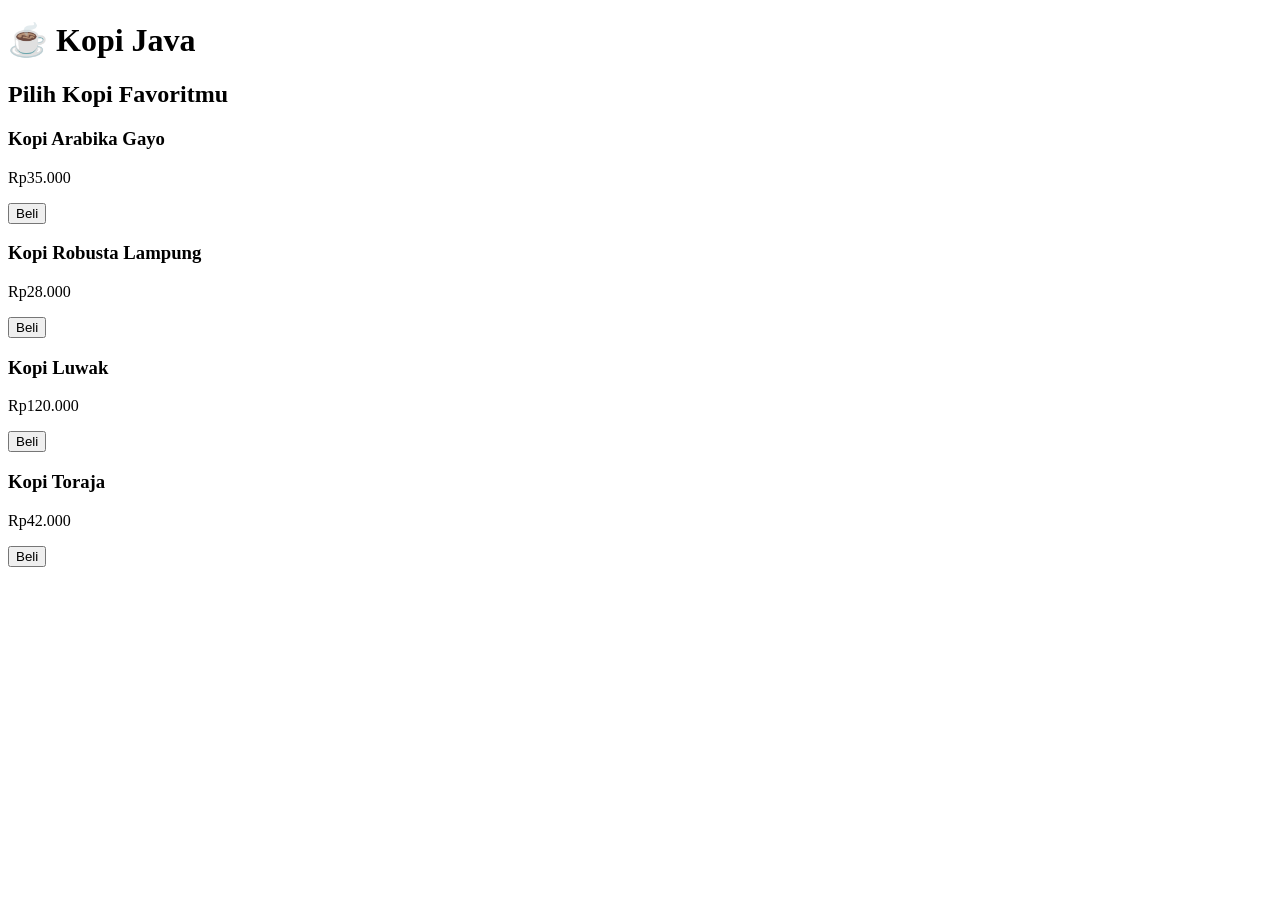
==== index.html @ a21fe3c1 "isi halaman utama" ====
<!DOCTYPE html>
<html lang="id">
<head>
    <meta charset="UTF-8">
    <meta name="viewport" content="width=device-width, initial-scale=1.0">
    <title>Kopi Java</title>
</head>
<body>

    <h1>☕ Kopi Java</h1>
    <h2>Pilih Kopi Favoritmu</h2>

    <div>
        <h3>Kopi Arabika Gayo</h3>
        <p>Rp35.000</p>
        <button onclick="beli('Kopi Arabika Gayo', 35000)">
            Beli
        </button>
    </div>

    <div>
        <h3>Kopi Robusta Lampung</h3>
        <p>Rp28.000</p>
        <button onclick="beli('Kopi Robusta Lampung', 28000)">
            Beli
        </button>
    </div>

    <div>
        <h3>Kopi Luwak</h3>
        <p>Rp120.000</p>
        <button onclick="beli('Kopi Luwak', 120000)">
            Beli
        </button>
    </div>

    <div>
        <h3>Kopi Toraja</h3>
        <p>Rp42.000</p>
        <button onclick="beli('Kopi Toraja', 42000)">
            Beli
        </button>
    </div>

    <script>
        function beli(nama, harga) {
            localStorage.setItem("namaKopi", nama);
            localStorage.setItem("hargaKopi", harga);
            window.location.href = "checkout.html";
        }
    </script>

</body>
</html>
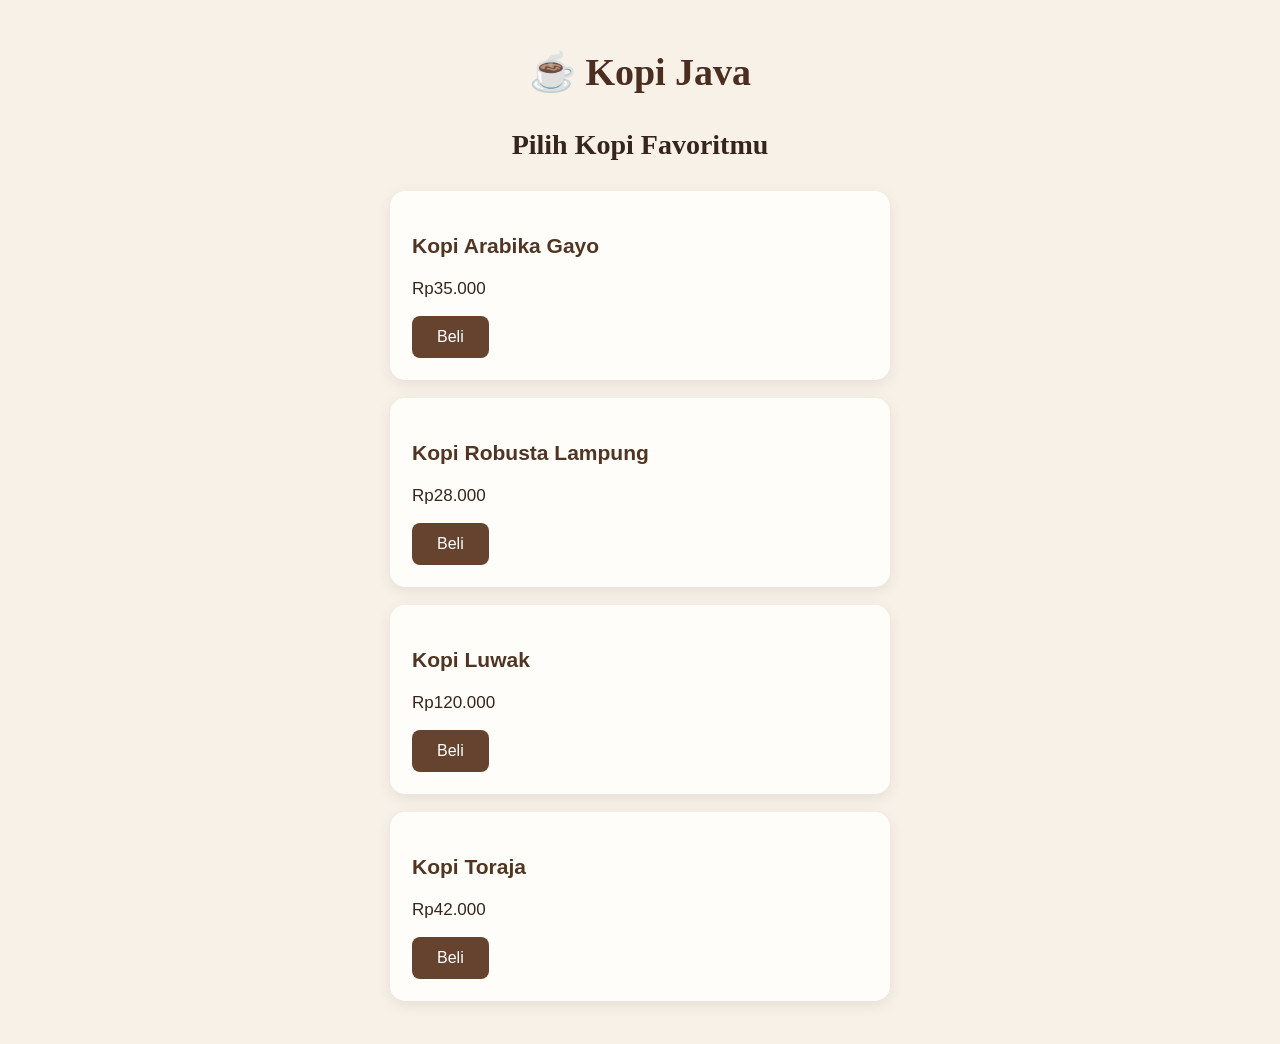
==== commit 6dc8a28c: "menambahkan desain index" ====
--- a/index.html
+++ b/index.html
@@ -4,7 +4,10 @@
 <head>
     <meta charset="UTF-8">
     <meta name="viewport" content="width=device-width, initial-scale=1.0">
+    
     <title>Kopi Java</title>
+
+    <link rel="stylesheet" href="style.css">
 </head>
 <body>
 
--- a/style.css
+++ b/style.css
@@ -0,0 +1,78 @@
+
+/* PENGATURAN DASAR */
+* {
+    box-sizing: border-box;
+}
+
+body {
+    margin: 0;
+    padding: 25px;
+    font-family: Arial, sans-serif;
+    background: #f7f1e8;
+    color: #35251d;
+}
+
+/* JUDUL */
+h1 {
+    text-align: center;
+    font-family: Georgia, serif;
+    font-size: 38px;
+    color: #4b2e20;
+    margin-bottom: 35px;
+}
+
+h2 {
+    text-align: center;
+    font-family: Georgia, serif;
+    font-size: 28px;
+    margin-bottom: 30px;
+}
+
+/* KARTU PRODUK */
+body > div {
+    background: #fffdf9;
+    padding: 22px;
+    margin: 18px auto;
+    max-width: 500px;
+    border-radius: 15px;
+    box-shadow: 0 4px 15px rgba(0,0,0,0.08);
+}
+
+h3 {
+    font-size: 21px;
+    color: #513522;
+}
+
+p {
+    font-size: 17px;
+}
+
+/* TOMBOL */
+button {
+    background: #65432e;
+    color: white;
+    border: none;
+    padding: 12px 25px;
+    border-radius: 8px;
+    font-size: 16px;
+    cursor: pointer;
+}
+
+button:hover {
+    background: #3e291c;
+}
+
+/* TAMPILAN HP */
+@media (max-width: 600px) {
+    body {
+        padding: 15px;
+    }
+
+    h1 {
+        font-size: 32px;
+    }
+
+    h2 {
+        font-size: 24px;
+    }
+}
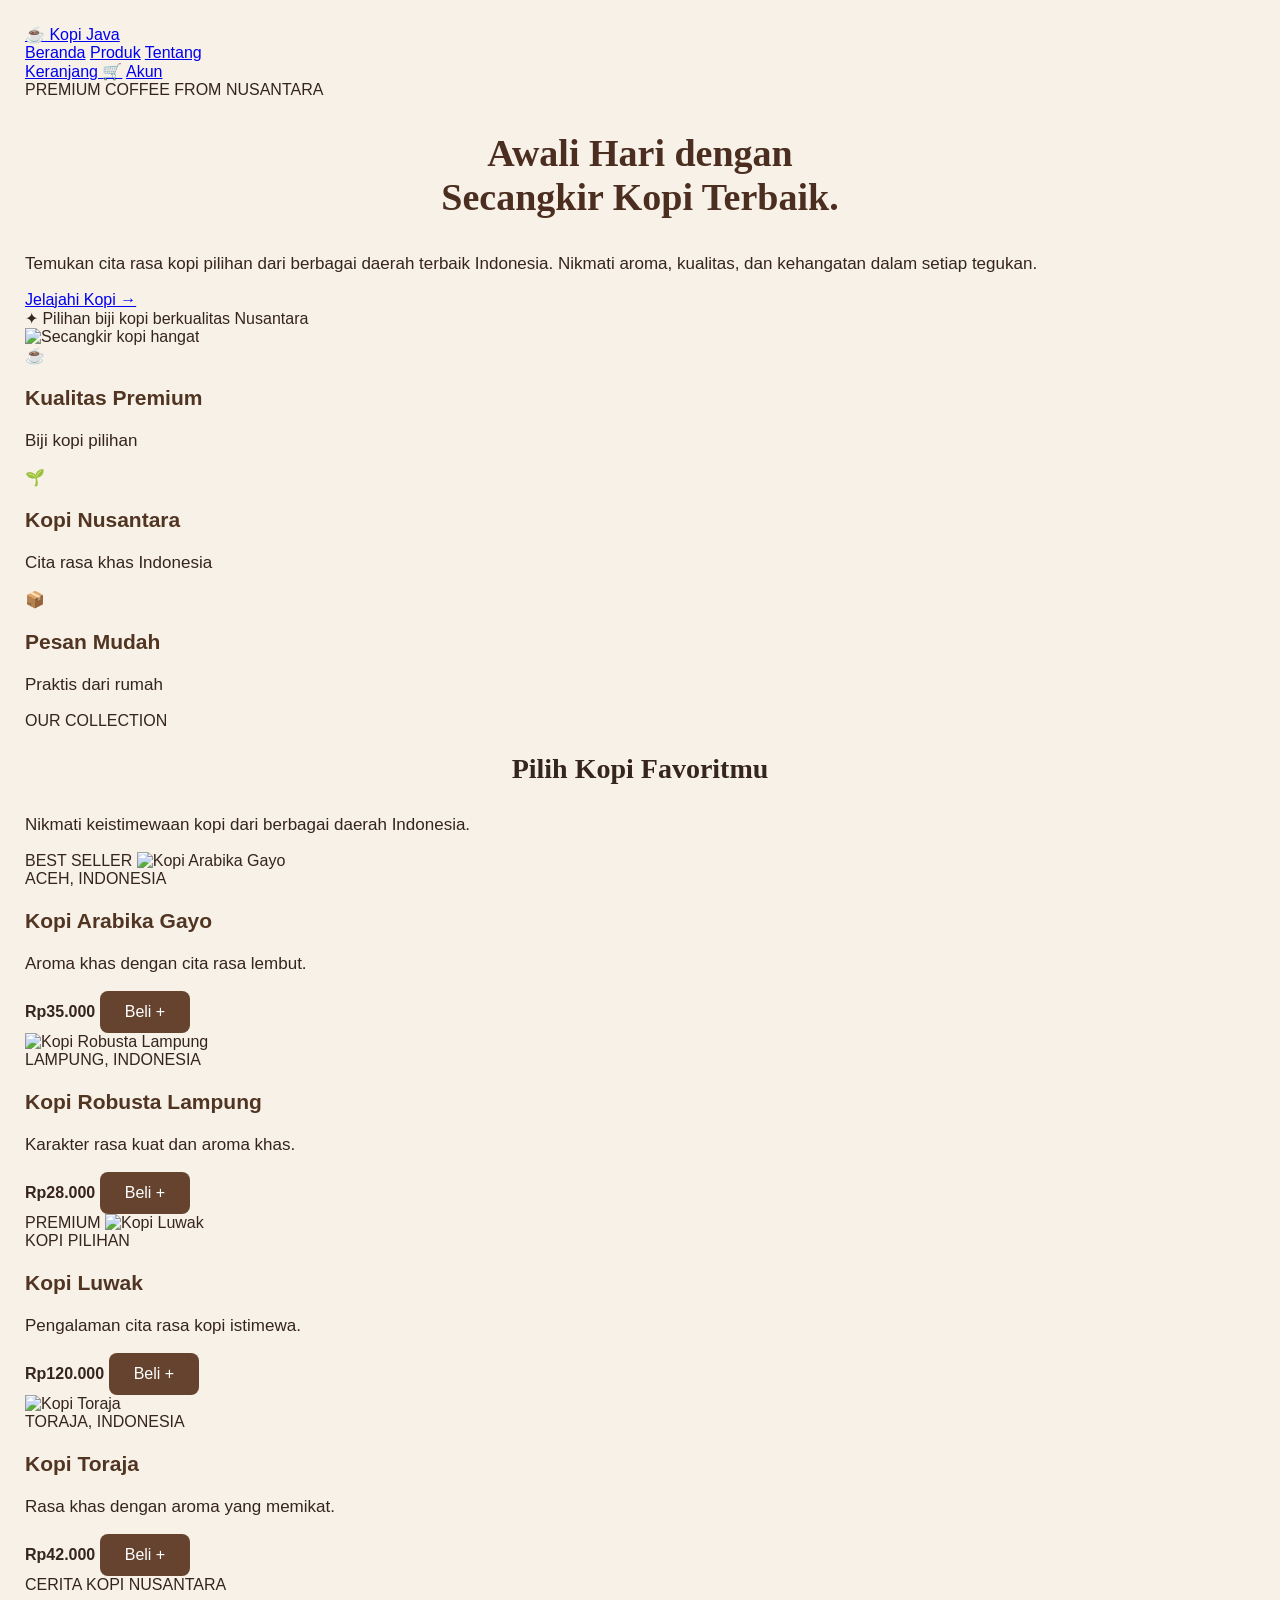
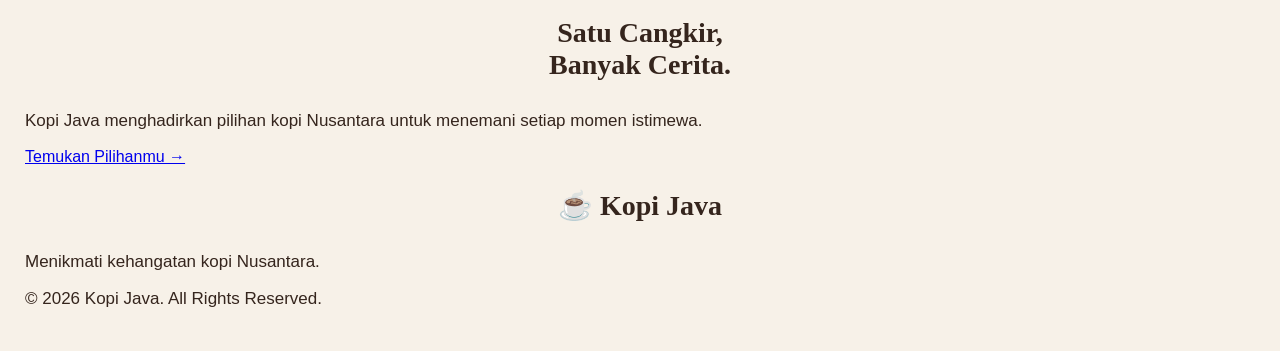
==== commit cc4fe50b: "redesign halaman utama kopi java" ====
--- a/index.html
+++ b/index.html
@@ -1,55 +1,234 @@
-
 <!DOCTYPE html>
 <html lang="id">
 <head>
     <meta charset="UTF-8">
     <meta name="viewport" content="width=device-width, initial-scale=1.0">
-    
-    <title>Kopi Java</title>
+    <title>Kopi Java | Premium Coffee</title>
+    <meta name="description" content="Nikmati pilihan kopi premium Nusantara di Kopi Java.">
 
     <link rel="stylesheet" href="style.css">
 </head>
+
 <body>
 
-    <h1>☕ Kopi Java</h1>
-    <h2>Pilih Kopi Favoritmu</h2>
-
-    <div>
-        <h3>Kopi Arabika Gayo</h3>
-        <p>Rp35.000</p>
-        <button onclick="beli('Kopi Arabika Gayo', 35000)">
-            Beli
-        </button>
-    </div>
-
-    <div>
-        <h3>Kopi Robusta Lampung</h3>
-        <p>Rp28.000</p>
-        <button onclick="beli('Kopi Robusta Lampung', 28000)">
-            Beli
-        </button>
-    </div>
-
-    <div>
-        <h3>Kopi Luwak</h3>
-        <p>Rp120.000</p>
-        <button onclick="beli('Kopi Luwak', 120000)">
-            Beli
-        </button>
-    </div>
-
-    <div>
-        <h3>Kopi Toraja</h3>
-        <p>Rp42.000</p>
-        <button onclick="beli('Kopi Toraja', 42000)">
-            Beli
-        </button>
-    </div>
-
+    <!-- NAVBAR -->
+    <header class="navbar">
+        <a href="index.html" class="logo">
+            <span>☕</span> Kopi Java
+        </a>
+
+        <nav class="nav-menu">
+            <a href="#beranda">Beranda</a>
+            <a href="#produk">Produk</a>
+            <a href="#tentang">Tentang</a>
+        </nav>
+
+        <div class="nav-actions">
+            <a href="checkout.html" class="nav-cart">Keranjang 🛒</a>
+            <a href="#akun" class="nav-account">Akun</a>
+        </div>
+    </header>
+
+    <!-- HERO / BANNER -->
+    <main>
+
+        <section class="hero" id="beranda">
+            <div class="hero-content">
+                <span class="eyebrow">PREMIUM COFFEE FROM NUSANTARA</span>
+
+                <h1>Awali Hari dengan<br>
+                    Secangkir <span>Kopi Terbaik.</span>
+                </h1>
+
+                <p>
+                    Temukan cita rasa kopi pilihan dari berbagai
+                    daerah terbaik Indonesia. Nikmati aroma,
+                    kualitas, dan kehangatan dalam setiap tegukan.
+                </p>
+
+                <a href="#produk" class="hero-button">
+                    Jelajahi Kopi →
+                </a>
+
+                <div class="hero-note">
+                    ✦ Pilihan biji kopi berkualitas Nusantara
+                </div>
+            </div>
+
+            <div class="hero-image">
+                <img
+                    src="https://images.unsplash.com/photo-1442512595331-e89e73853f31?auto=format&fit=crop&w=1000&q=85"
+                    alt="Secangkir kopi hangat">
+            </div>
+        </section>
+
+        <!-- KEUNGGULAN -->
+        <section class="features">
+            <div class="feature">
+                <span>☕</span>
+                <div>
+                    <h3>Kualitas Premium</h3>
+                    <p>Biji kopi pilihan</p>
+                </div>
+            </div>
+
+            <div class="feature">
+                <span>🌱</span>
+                <div>
+                    <h3>Kopi Nusantara</h3>
+                    <p>Cita rasa khas Indonesia</p>
+                </div>
+            </div>
+
+            <div class="feature">
+                <span>📦</span>
+                <div>
+                    <h3>Pesan Mudah</h3>
+                    <p>Praktis dari rumah</p>
+                </div>
+            </div>
+        </section>
+
+        <!-- PRODUK -->
+        <section class="products-section" id="produk">
+
+            <div class="section-heading">
+                <span class="eyebrow">OUR COLLECTION</span>
+                <h2>Pilih Kopi Favoritmu</h2>
+                <p>Nikmati keistimewaan kopi dari berbagai daerah Indonesia.</p>
+            </div>
+
+            <div class="product-grid">
+
+                <!-- PRODUK 1 -->
+                <article class="product-card">
+                    <div class="product-image">
+                        <span class="product-tag">BEST SELLER</span>
+                        <img
+                            src="https://images.unsplash.com/photo-1559056199-641a0ac8b55e?auto=format&fit=crop&w=800&q=85"
+                            alt="Kopi Arabika Gayo"
+                            loading="lazy">
+                    </div>
+
+                    <div class="product-info">
+                        <span class="product-origin">ACEH, INDONESIA</span>
+                        <h3>Kopi Arabika Gayo</h3>
+                        <p>Aroma khas dengan cita rasa lembut.</p>
+
+                        <div class="product-bottom">
+                            <strong>Rp35.000</strong>
+                            <button onclick="beli('Kopi Arabika Gayo', 35000)">
+                                Beli +
+                            </button>
+                        </div>
+                    </div>
+                </article>
+
+                <!-- PRODUK 2 -->
+                <article class="product-card">
+                    <div class="product-image">
+                        <img
+                            src="https://images.unsplash.com/photo-1495474472287-4d71bcdd2085?auto=format&fit=crop&w=800&q=85"
+                            alt="Kopi Robusta Lampung"
+                            loading="lazy">
+                    </div>
+
+                    <div class="product-info">
+                        <span class="product-origin">LAMPUNG, INDONESIA</span>
+                        <h3>Kopi Robusta Lampung</h3>
+                        <p>Karakter rasa kuat dan aroma khas.</p>
+
+                        <div class="product-bottom">
+                            <strong>Rp28.000</strong>
+                            <button onclick="beli('Kopi Robusta Lampung', 28000)">
+                                Beli +
+                            </button>
+                        </div>
+                    </div>
+                </article>
+
+                <!-- PRODUK 3 -->
+                <article class="product-card">
+                    <div class="product-image">
+                        <span class="product-tag">PREMIUM</span>
+                        <img
+                            src="https://images.unsplash.com/photo-1509042239860-f550ce710b93?auto=format&fit=crop&w=800&q=85"
+                            alt="Kopi Luwak"
+                            loading="lazy">
+                    </div>
+
+                    <div class="product-info">
+                        <span class="product-origin">KOPI PILIHAN</span>
+                        <h3>Kopi Luwak</h3>
+                        <p>Pengalaman cita rasa kopi istimewa.</p>
+
+                        <div class="product-bottom">
+                            <strong>Rp120.000</strong>
+                            <button onclick="beli('Kopi Luwak', 120000)">
+                                Beli +
+                            </button>
+                        </div>
+                    </div>
+                </article>
+
+                <!-- PRODUK 4 -->
+                <article class="product-card">
+                    <div class="product-image">
+                        <img
+                            src="https://images.unsplash.com/photo-1445116572660-236099ec97a0?auto=format&fit=crop&w=800&q=85"
+                            alt="Kopi Toraja"
+                            loading="lazy">
+                    </div>
+
+                    <div class="product-info">
+                        <span class="product-origin">TORAJA, INDONESIA</span>
+                        <h3>Kopi Toraja</h3>
+                        <p>Rasa khas dengan aroma yang memikat.</p>
+
+                        <div class="product-bottom">
+                            <strong>Rp42.000</strong>
+                            <button onclick="beli('Kopi Toraja', 42000)">
+                                Beli +
+                            </button>
+                        </div>
+                    </div>
+                </article>
+
+            </div>
+        </section>
+
+        <!-- PROMO -->
+        <section class="promo" id="tentang">
+            <div>
+                <span class="eyebrow">CERITA KOPI NUSANTARA</span>
+                <h2>Satu Cangkir,<br>Banyak Cerita.</h2>
+                <p>
+                    Kopi Java menghadirkan pilihan kopi Nusantara
+                    untuk menemani setiap momen istimewa.
+                </p>
+                <a href="#produk" class="promo-button">
+                    Temukan Pilihanmu →
+                </a>
+            </div>
+        </section>
+
+    </main>
+
+    <!-- FOOTER -->
+    <footer id="akun">
+        <h2>☕ Kopi Java</h2>
+        <p>Menikmati kehangatan kopi Nusantara.</p>
+        <p class="copyright">
+            © 2026 Kopi Java. All Rights Reserved.
+        </p>
+    </footer>
+
+    <!-- JAVASCRIPT -->
     <script>
         function beli(nama, harga) {
             localStorage.setItem("namaKopi", nama);
             localStorage.setItem("hargaKopi", harga);
+
             window.location.href = "checkout.html";
         }
     </script>
